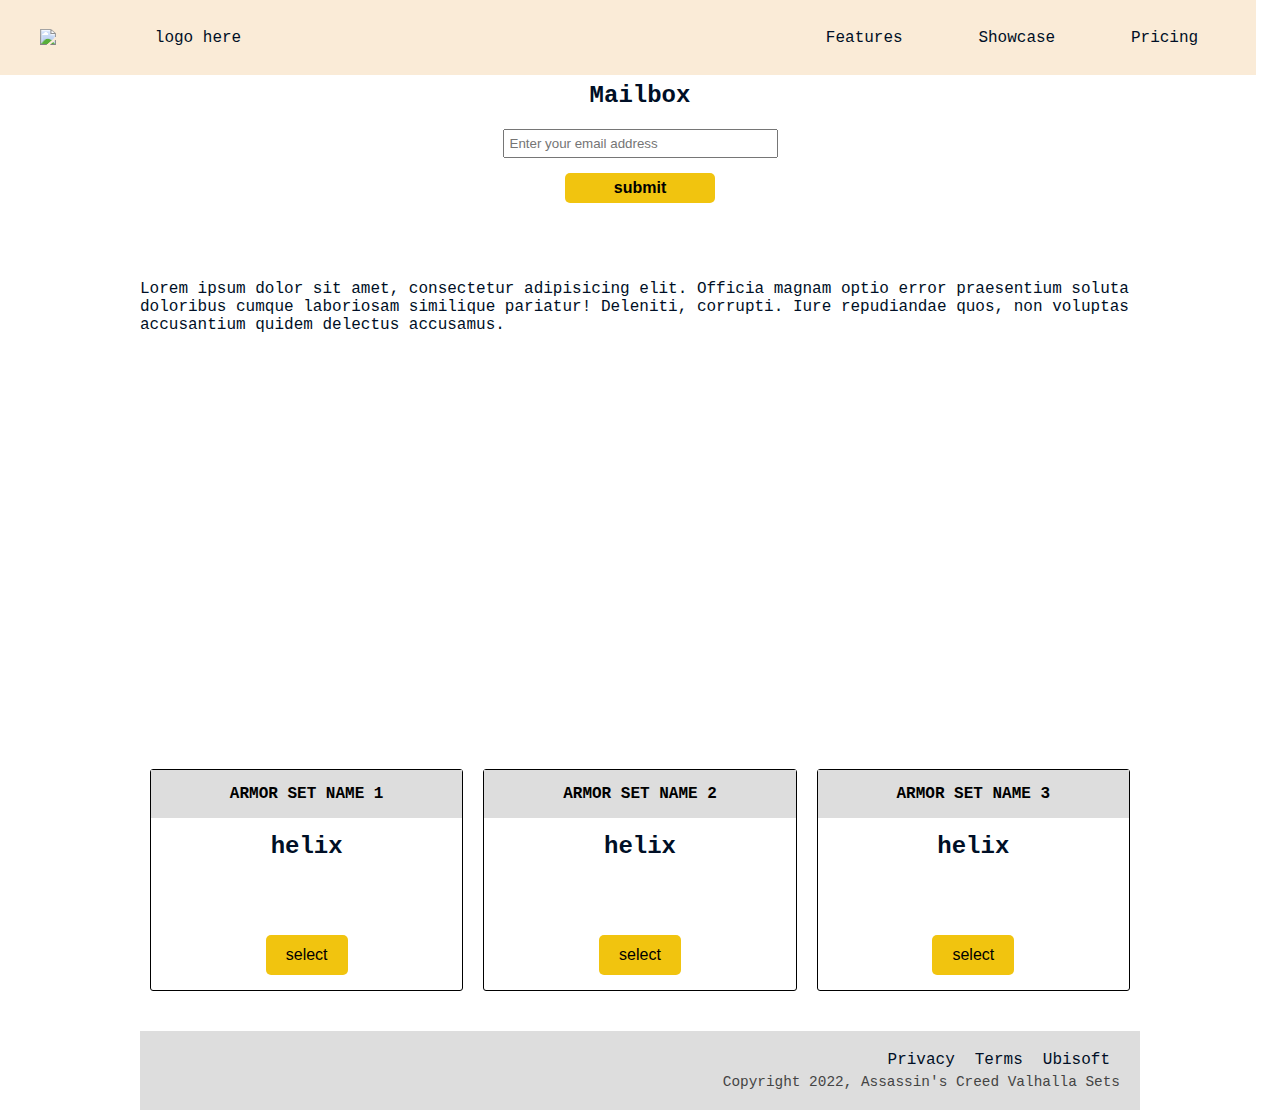
==== product-landing/index.html @ e999a7d8 "Added index.html and style.css" ====
<!DOCTYPE html>
<html lang="en">
<head>
    <meta charset="UTF-8">
    <meta name="viewport" content="width=device-width, initial-scale=1.0">
    <link rel="stylesheet" href="style.css">
    <title>AC: Valhalla's All 54 Armor Sets</title>
</head>
<body>
    <div id="wrapper">
        <header id="header">
            <div class="logo">
                <img id="header-img" src="logo.png" alt="logo here">
            </div>
            <nav id="nav-bar">
                <ul>
                    <li ><a href="#features" class="nav-link">Features</a></li>
                    <li ><a href="#showcase" class="nav-link">Showcase</a></li>
                    <li ><a href="#pricing" class="nav-link">Pricing</a></li>
                </ul>
            </nav>
        </header>

        <section id="mail-box">
            <h2>Mailbox</h2>
            <form action="https://www.freecodecamp.com/email-submit" id="form">
                <input type="email" id="email" name="email" placeholder="Enter your email address" required>
                <input type="submit" id="submit" value="Submit" class="button">
            </form>
        </section>

        <div class="container">
            <section id="features">
                <p>Lorem ipsum dolor sit amet, consectetur adipisicing elit. Officia magnam optio error praesentium soluta doloribus cumque laboriosam similique pariatur! Deleniti, corrupti. Iure repudiandae quos, non voluptas accusantium quidem delectus accusamus.</p>
            </section>
            <section id="showcase">
                <iframe id="video" width="100%" height="315" src="https://www.youtube.com/embed/c3igy8fjGf0" title="All 54 Armor Sets Showcase" frameborder="0" allow="accelerometer; autoplay; clipboard-write; encrypted-media; gyroscope; picture-in-picture" allowfullscreen></iframe>
            </section>
            <section id="pricing">
                <div class="set" id="armor_set_name1">
                    <div class="armor">Armor Set Name 1</div>
                    <h2>helix</h2>
                    <ol>
                        <li></li>
                        <li></li>
                        <li></li>
                    </ol>
                    <button class="button">Select</button>
                </div>
                <div class="set" id="armor_set_name2">
                    <div class="armor">Armor Set Name 2</div>
                    <h2>helix</h2>
                    <ol>
                        <li></li>
                        <li></li>
                        <li></li>
                    </ol>
                    <button class="button">Select</button>
                </div>
                <div class="set" id="armor_set_name3">
                    <div class="armor">Armor Set Name 3</div>
                    <h2>helix</h2>
                    <ol>
                        <li></li>
                        <li></li>
                        <li></li>
                    </ol>
                    <button class="button">Select</button>
                </div>
            </section>
            <footer>
                <ul>
                    <li><a href="#">Privacy</a></li>
                    <li><a href="#">Terms</a></li>
                    <li><a href="https://www.ubisoft.com/en-gb/" target="_blank">Ubisoft</a></li>
                </ul>
                <span>Copyright 2022, Assassin's Creed Valhalla Sets</span>
            </footer>
        </div>
    </div>   
</body>
</html>
---- product-landing/style.css ----
* {
    margin: 0;
    padding: 0;
    box-sizing: border-box;
}

body {
    background-color: #fff;
    color: #000f26;
    font-family: 'Courier New', Courier, monospace;
}

#wrapper {
    position: relative;
}

li {
    list-style: none;
}

a {
    color: #000f26;
    text-decoration: none;
}

.container {
    max-width: 1000px;
    width: 100%;
    margin: 0 auto;
}

.button {
    padding: 0 20px;
    height: 40px;
    font-size: 1em;
    font-weight: 800;
    text-transform: lowercase;
    border: 3px #000f26 solid;
    border-radius: 5px;
    background: transparent;
}

header {
    position: fixed;
    top: 0;
    min-height: 75px;
    padding: 0px 20px;
    display: flex;
    justify-content: space-around;
    align-items: center;
    background-color: antiquewhite;
}

@media (max-width: 600px) {
    header {
        flex-wrap: wrap;
    }
}

.logo {
    width: 60vw;
}

@media (max-width: 650px) {
    .logo {
        margin-top: 15px;
        width: 100%;
        position: relative;
    }
}

.logo > img {
    width: 100%;
    height: 100%;
    max-width: 300px;
    display: flex;
    justify-content: center;
    align-items: center;
    text-align: center;
    margin-left: 20px;
}

@media (max-width: 650px) {
    .logo > img {
        margin: 0 auto;
    }
}

nav {
    font-weight: 400;
}

@media (max-width: 650px) {
    nav {
        margin-top: 10px;
        width: 100%;
        display: flex;
        flex-direction: column;
        align-items: center;
        text-align: center;
        padding: 0 50px;
    }
    nav li {
        padding-bottom: 5px;
    }
}

nav > ul {
    width: 35vw;
    display: flex;
    flex-direction: row;
    justify-content: space-around;
}

@media (max-width: 650px) {
    nav > ul {
        flex-direction: column;
    }
}

#mail-box {
    display: flex;
    flex-direction: column;
    align-items: center;
    justify-content: center;
    text-align: center;
    height: 200px;
    margin-top: 50px;
}

#mail-box > h2 {
    margin-bottom: 20px;
    word-wrap: break-word;
  }
  
#mail-box input[type='email'] {
    max-width: 275px;
    width: 100%;
    padding: 5px;
}
  
#mail-box input[type='submit'] {
    max-width: 150px;
    width: 100%;
    height: 30px;
    margin: 15px 0;
    border: 0;
    background-color: #f1c40f;
}
  
#mail-box input[type='submit']:hover {
    background-color: orange;
    transition: background-color 1s;
}
  
@media (max-width: 650px) {
    #mail-box {
      margin-top: 120px;
    }
}

#features {
    display: flex;
    justify-content: center;
    margin-top: 30px;
}
  
@media (max-width: 550px) {
    #features .icon {
      display: none;
    }
}
  
@media (max-width: 650px) {
    #features {
      margin-top: 0;
    }
}

#showcase {
    margin-top: 50px;
    display: flex;
    justify-content: center;
}
  
#showcase > iframe {
    max-width: 560px;
    width: 100%;
}

#pricing {
    margin-top: 60px;
    display: flex;
    flex-direction: row;
    justify-content: center;
}

.set {
    display: flex;
    flex-direction: column;
    align-items: center;
    text-align: center;
    width: calc(100% / 3);
    margin: 10px;
    border: 1px solid #000;
    border-radius: 3px;
}

.set > .armor {
    background-color: #ddd;
    color: black;
    padding: 15px 0;
    width: 100%;
    text-transform: uppercase;
    font-weight: 700;
}
  
.set > h2 {
    margin-top: 15px;
  }
  
.set > ol {
    margin: 15px 0;
}
  
.set > ol > li {
    padding: 5px 0;
}
  
.set > button {
    border: 0;
    margin: 15px 0;
    background-color: #f1c40f;
    font-weight: 400;
}
  
.set > button:hover {
    background-color: orange;
    transition: background-color 1s;
}
  
@media (max-width: 800px) {
    #pricing {
      flex-direction: column;
    }
    .set {
      max-width: 300px;
      width: 100%;
      margin: 0 auto;
      margin-bottom: 10px;
    }
}
  
footer {
    margin-top: 30px;
    background-color: #ddd;
    padding: 20px;
}
  
footer > ul {
    display: flex;
    justify-content: flex-end;
}
  
footer > ul > li {
    padding: 0 10px;
}
  
footer > span {
    margin-top: 5px;
    display: flex;
    justify-content: flex-end;
    font-size: 0.9em;
    color: #444;
}
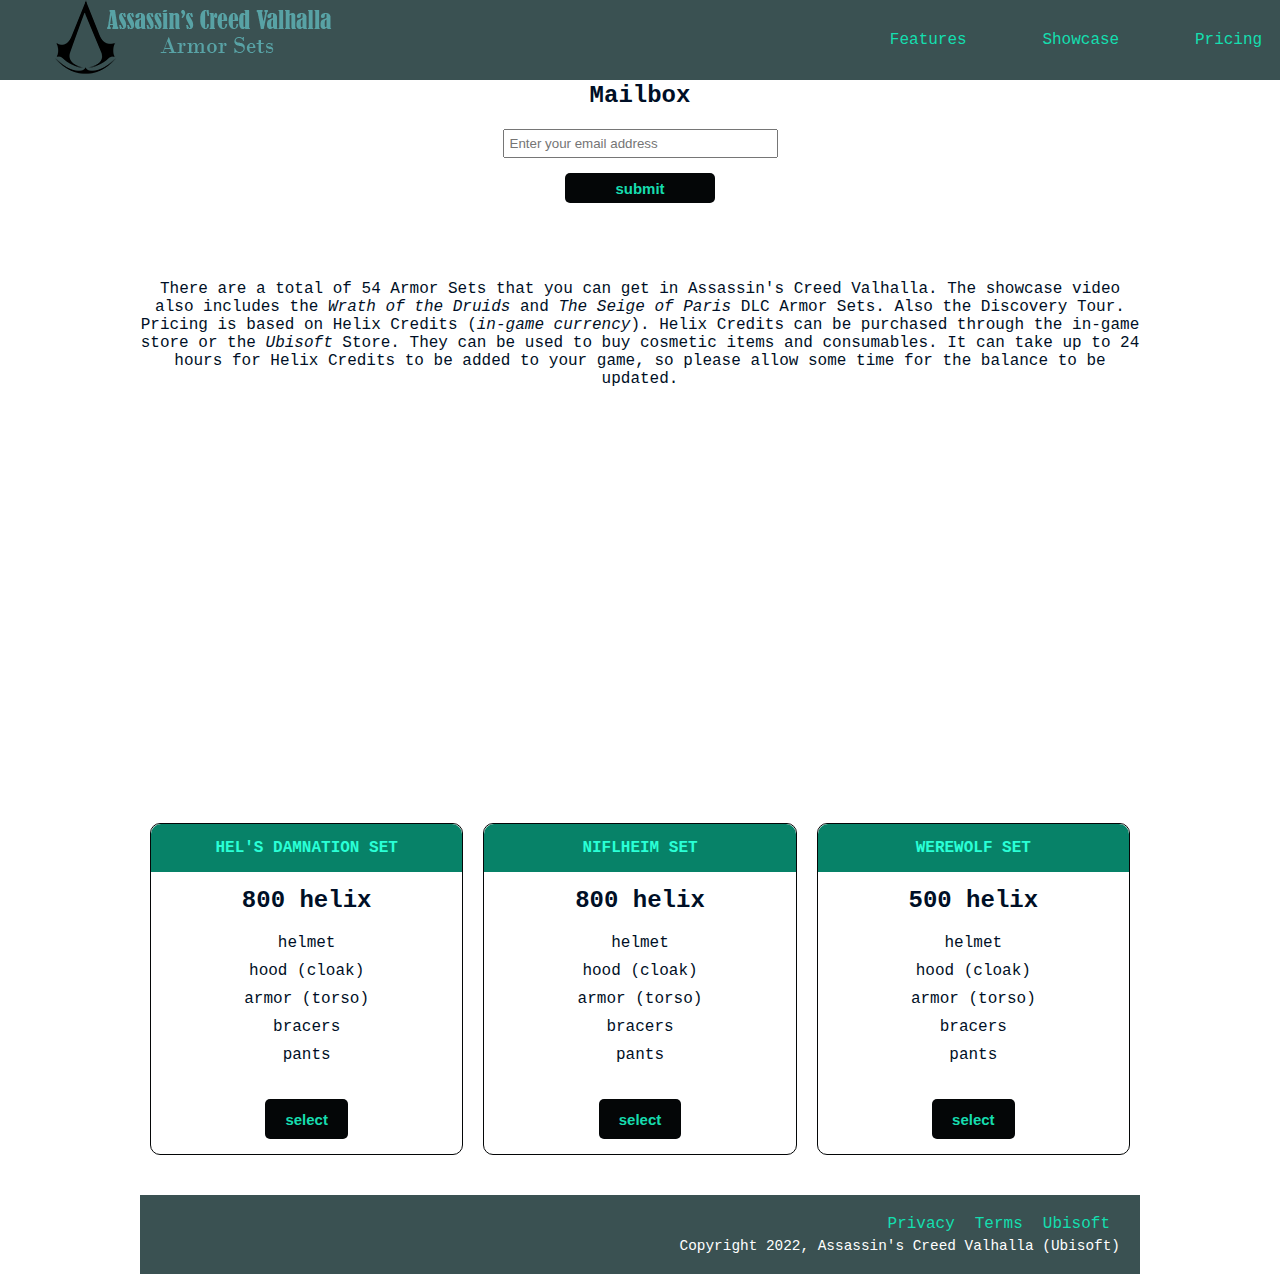
==== commit 72d44a32: "Added new file, modified old files" ====
--- a/product-landing/index.html
+++ b/product-landing/index.html
@@ -4,7 +4,7 @@
     <meta charset="UTF-8">
     <meta name="viewport" content="width=device-width, initial-scale=1.0">
     <link rel="stylesheet" href="style.css">
-    <title>AC: Valhalla's All 54 Armor Sets</title>
+    <title>AC: Valhalla's Armor Sets</title>
 </head>
 <body>
     <div id="wrapper">
@@ -31,39 +31,46 @@
 
         <div class="container">
             <section id="features">
-                <p>Lorem ipsum dolor sit amet, consectetur adipisicing elit. Officia magnam optio error praesentium soluta doloribus cumque laboriosam similique pariatur! Deleniti, corrupti. Iure repudiandae quos, non voluptas accusantium quidem delectus accusamus.</p>
+                <p>There are a total of 54 Armor Sets that you can get in Assassin's Creed Valhalla. The showcase video also includes the <i>Wrath of the Druids</i> and <i>The Seige of Paris</i> DLC Armor Sets. Also the Discovery Tour. Pricing is based on Helix Credits (<i>in-game currency</i>). Helix Credits can be purchased through the in-game store or the <i>Ubisoft</i> Store. They can be used to buy cosmetic items and consumables. It can take up to 24 hours for Helix Credits to be added to your game, so please allow some time for the balance to be updated.</p>
+                </ul>
             </section>
             <section id="showcase">
                 <iframe id="video" width="100%" height="315" src="https://www.youtube.com/embed/c3igy8fjGf0" title="All 54 Armor Sets Showcase" frameborder="0" allow="accelerometer; autoplay; clipboard-write; encrypted-media; gyroscope; picture-in-picture" allowfullscreen></iframe>
             </section>
             <section id="pricing">
-                <div class="set" id="armor_set_name1">
-                    <div class="armor">Armor Set Name 1</div>
-                    <h2>helix</h2>
+                <div class="set" id="hels-damnation-set">
+                    <div class="armor">Hel's Damnation Set</div>
+                    <h2>800 helix</h2>
                     <ol>
-                        <li></li>
-                        <li></li>
-                        <li></li>
+                        <li>helmet</li>
+                        <li>hood (cloak)</li>
+                        <li>armor (torso)</li>
+                        <li>bracers</li>
+                        <li>pants</li>
                     </ol>
                     <button class="button">Select</button>
                 </div>
-                <div class="set" id="armor_set_name2">
-                    <div class="armor">Armor Set Name 2</div>
-                    <h2>helix</h2>
+                <div class="set" id="niflheim-set">
+                    <div class="armor">Niflheim Set</div>
+                    <h2>800 helix</h2>
                     <ol>
-                        <li></li>
-                        <li></li>
-                        <li></li>
+                        <li>helmet</li>
+                        <li>hood (cloak)</li>
+                        <li>armor (torso)</li>
+                        <li>bracers</li>
+                        <li>pants</li>
                     </ol>
                     <button class="button">Select</button>
                 </div>
-                <div class="set" id="armor_set_name3">
-                    <div class="armor">Armor Set Name 3</div>
-                    <h2>helix</h2>
+                <div class="set" id="werewolf-set">
+                    <div class="armor">Werewolf Set</div>
+                    <h2>500 helix</h2>
                     <ol>
-                        <li></li>
-                        <li></li>
-                        <li></li>
+                        <li>helmet</li>
+                        <li>hood (cloak)</li>
+                        <li>armor (torso)</li>
+                        <li>bracers</li>
+                        <li>pants</li>
                     </ol>
                     <button class="button">Select</button>
                 </div>
@@ -74,7 +81,7 @@
                     <li><a href="#">Terms</a></li>
                     <li><a href="https://www.ubisoft.com/en-gb/" target="_blank">Ubisoft</a></li>
                 </ul>
-                <span>Copyright 2022, Assassin's Creed Valhalla Sets</span>
+                <span>Copyright 2022, Assassin's Creed Valhalla (Ubisoft)</span>
             </footer>
         </div>
     </div>   
--- a/product-landing/style.css
+++ b/product-landing/style.css
@@ -19,7 +19,7 @@
 }
 
 a {
-    color: #000f26;
+    color: #14dfaf;
     text-decoration: none;
 }
 
@@ -32,8 +32,8 @@
 .button {
     padding: 0 20px;
     height: 40px;
-    font-size: 1em;
-    font-weight: 800;
+    font-size: 15px;
+    font-weight: bold;
     text-transform: lowercase;
     border: 3px #000f26 solid;
     border-radius: 5px;
@@ -48,7 +48,7 @@
     display: flex;
     justify-content: space-around;
     align-items: center;
-    background-color: antiquewhite;
+    background-color: #3a5152;
 }
 
 @media (max-width: 600px) {
@@ -58,7 +58,7 @@
 }
 
 .logo {
-    width: 60vw;
+    width: 65vw;
 }
 
 @media (max-width: 650px) {
@@ -145,11 +145,13 @@
     height: 30px;
     margin: 15px 0;
     border: 0;
-    background-color: #f1c40f;
+    color: #16dcae;
+    background-color: #040607;
 }
   
 #mail-box input[type='submit']:hover {
-    background-color: orange;
+    color: #16dcae;
+    background-color: #040607;
     transition: background-color 1s;
 }
   
@@ -163,12 +165,7 @@
     display: flex;
     justify-content: center;
     margin-top: 30px;
-}
-  
-@media (max-width: 550px) {
-    #features .icon {
-      display: none;
-    }
+    text-align: center;
 }
   
 @media (max-width: 650px) {
@@ -202,13 +199,15 @@
     text-align: center;
     width: calc(100% / 3);
     margin: 10px;
-    border: 1px solid #000;
-    border-radius: 3px;
+    border: 1px solid #040607;
+    border-radius: 10px;
 }
 
 .set > .armor {
-    background-color: #ddd;
-    color: black;
+    background-color: #078268;
+    border-top-left-radius: 10px;
+    border-top-right-radius: 10px;
+    color: #2affd6;
     padding: 15px 0;
     width: 100%;
     text-transform: uppercase;
@@ -230,12 +229,13 @@
 .set > button {
     border: 0;
     margin: 15px 0;
-    background-color: #f1c40f;
-    font-weight: 400;
+    color: #16dcae;
+    background-color: #040607;
+    font-weight: bold;
 }
   
 .set > button:hover {
-    background-color: orange;
+    background-color: #040607;
     transition: background-color 1s;
 }
   
@@ -253,7 +253,7 @@
   
 footer {
     margin-top: 30px;
-    background-color: #ddd;
+    background-color: #3a5152;
     padding: 20px;
 }
   
@@ -271,5 +271,5 @@
     display: flex;
     justify-content: flex-end;
     font-size: 0.9em;
-    color: #444;
+    color: #fff;
 }